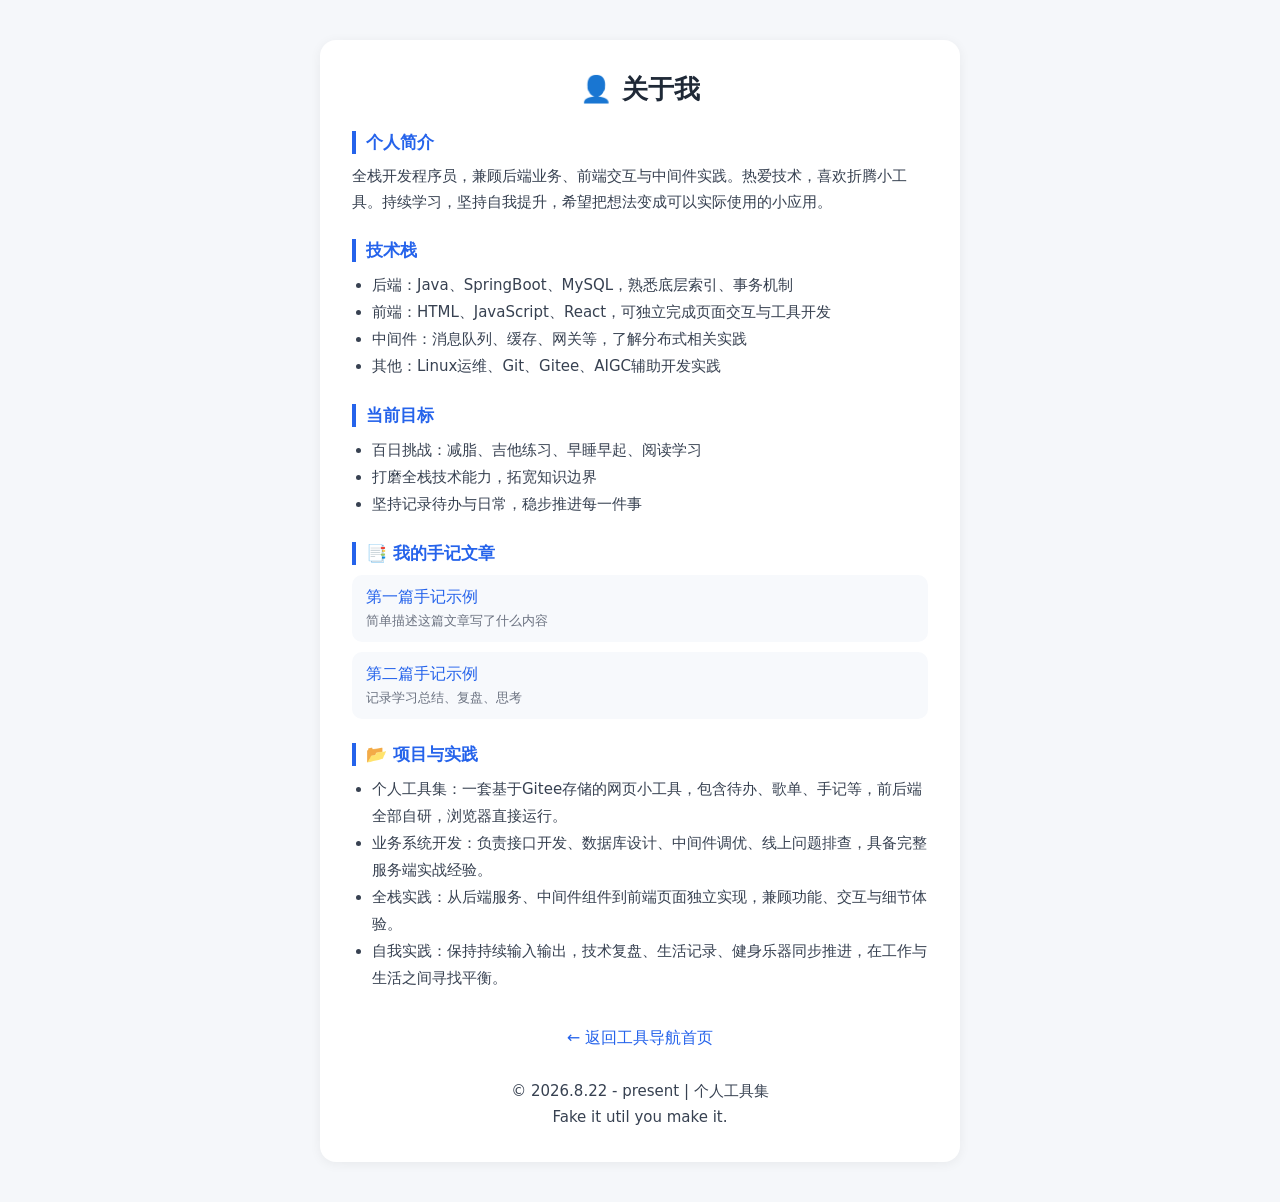
==== about.html @ ebb012bd "更新about" ====
<!DOCTYPE html>
<html lang="zh-CN">
<head>
    <meta charset="UTF-8">
    <meta name="viewport" content="width=device-width, initial-scale=1.0">
    <title>关于我</title>
    <style>
        *{margin:0;padding:0;box-sizing:border-box;font-family:system-ui,-apple-system,sans-serif;}
        body{background:#f5f7fa;padding:40px 20px;min-height:100vh;}
        .wrap{max-width:640px;margin:0 auto;background:#fff;padding:32px;border-radius:16px;box-shadow:0 2px 12px rgba(0,0,0,0.06);}
        h1{text-align:center;color:#1f2937;margin-bottom:24px;font-size:26px;}
        section{margin-bottom:24px;}
        h2{font-size:17px;color:#2563eb;margin-bottom:10px;border-left:4px solid #2563eb;padding-left:10px;}
        p{color:#374151;line-height:1.7;font-size:15px;}
        ul{padding-left:20px;margin-top:8px;}
        li{line-height:1.8;color:#374151;font-size:15px;}
        .back{margin-top:36px;text-align:center;}
        .back a{color:#2563eb;text-decoration:none;}
        .copyright{margin-top:30px;text-align:center;font-size:12px;color:#9ca3af;}
        /* 文章链接样式 */
        .article-item{
            padding:12px 14px;
            background:#f7f9fc;
            border-radius:10px;
            margin-bottom:10px;
        }
        .article-item a{
            color:#2563eb;
            text-decoration:none;
            font-weight:500;
        }
        .article-item a:hover{
            text-decoration:underline;
        }
        .article-desc{
            font-size:13px;
            color:#6b7280;
            margin-top:4px;
        }
        .footer{
            margin-top:60px;
            text-align:center;
            font-size:13px;
            color:#6b7280;
        }
    </style>
</head>
<body>
<div class="wrap">
    <h1>👤 关于我</h1>

    <section>
        <h2>个人简介</h2>
        <p>全栈开发程序员，兼顾后端业务、前端交互与中间件实践。热爱技术，喜欢折腾小工具。持续学习，坚持自我提升，希望把想法变成可以实际使用的小应用。</p>
    </section>

    <section>
        <h2>技术栈</h2>
        <ul>
            <li>后端：Java、SpringBoot、MySQL，熟悉底层索引、事务机制</li>
            <li>前端：HTML、JavaScript、React，可独立完成页面交互与工具开发</li>
            <li>中间件：消息队列、缓存、网关等，了解分布式相关实践</li>
            <li>其他：Linux运维、Git、Gitee、AIGC辅助开发实践</li>
        </ul>
    </section>

    <section>
        <h2>当前目标</h2>
        <ul>
            <li>百日挑战：减脂、吉他练习、早睡早起、阅读学习</li>
            <li>打磨全栈技术能力，拓宽知识边界</li>
            <li>坚持记录待办与日常，稳步推进每一件事</li>
        </ul>
    </section>

    <!-- ==========新增文章手记板块========== -->
    <section>
        <h2>📑 我的手记文章</h2>
        <div class="article-item">
            <a href="shturl.cc/8BQdlutE你的用户名/100-days2026/blob/main/article1.md" target="_blank">第一篇手记示例</a>
            <div class="article-desc">简单描述这篇文章写了什么内容</div>
        </div>
        <div class="article-item">
            <a href="shturl.cc/8BQdlutE你的用户名/100-days2026/blob/main/article2.md" target="_blank">第二篇手记示例</a>
            <div class="article-desc">记录学习总结、复盘、思考</div>
        </div>
        <!--新增文章复制这个块即可
        <div class="article-item">
            <a href="文章完整地址" target="_blank">文章标题</a>
            <div class="article-desc">简短描述</div>
        </div>
        -->
    </section>

    <!-- 项目与个人阅历 -->
    <section>
        <h2>📂 项目与实践</h2>
        <ul>
            <li>个人工具集：一套基于Gitee存储的网页小工具，包含待办、歌单、手记等，前后端全部自研，浏览器直接运行。</li>
            <li>业务系统开发：负责接口开发、数据库设计、中间件调优、线上问题排查，具备完整服务端实战经验。</li>
            <li>全栈实践：从后端服务、中间件组件到前端页面独立实现，兼顾功能、交互与细节体验。</li>
            <li>自我实践：保持持续输入输出，技术复盘、生活记录、健身乐器同步推进，在工作与生活之间寻找平衡。</li>
        </ul>
    </section>

    <div class="back">
        <a href="./index.html">← 返回工具导航首页</a>
    </div>
    <div class="copyright">
        <p>© 2026.8.22 - present | 个人工具集 <br/>
            Fake it util you make it. </p>
    </div>
</div>
</body>
</html>
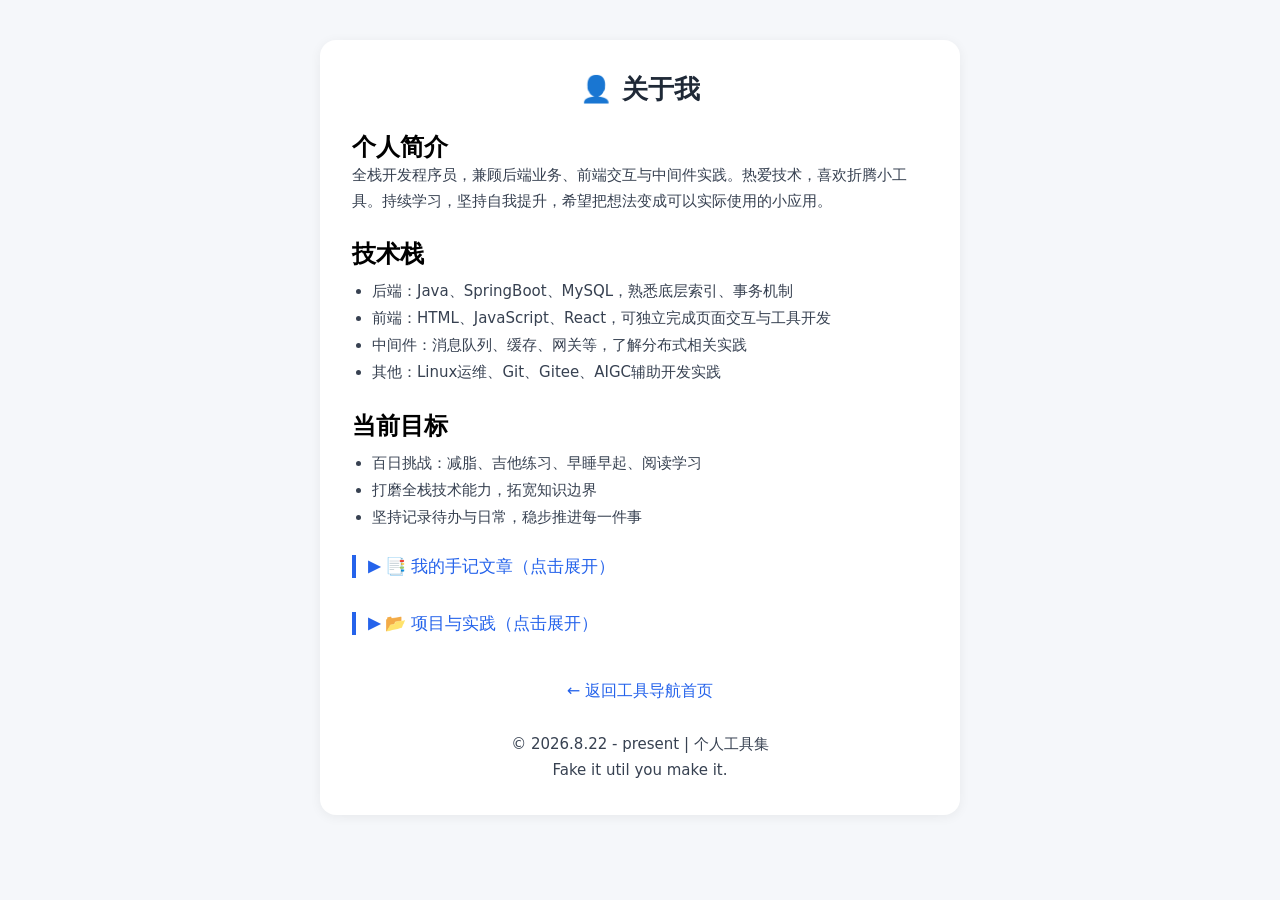
==== commit 7761d4d0: "更新about" ====
--- a/about.html
+++ b/about.html
@@ -10,7 +10,34 @@
         .wrap{max-width:640px;margin:0 auto;background:#fff;padding:32px;border-radius:16px;box-shadow:0 2px 12px rgba(0,0,0,0.06);}
         h1{text-align:center;color:#1f2937;margin-bottom:24px;font-size:26px;}
         section{margin-bottom:24px;}
-        h2{font-size:17px;color:#2563eb;margin-bottom:10px;border-left:4px solid #2563eb;padding-left:10px;}
+
+        /* 折叠标题样式 */
+        .collapse-header{
+            display:flex;
+            align-items:center;
+            gap:6px;
+            cursor:pointer;
+            font-size:17px;
+            color:#2563eb;
+            margin-bottom:10px;
+            border-left:4px solid #2563eb;
+            padding-left:10px;
+            user-select:none;
+        }
+        .collapse-icon{
+            transition: transform 0.2s ease;
+        }
+        .collapse-wrap{
+            overflow:hidden;
+            transition: max-height 0.35s ease;
+        }
+        .collapse-closed .collapse-icon{
+            transform: rotate(-90deg);
+        }
+        .collapse-closed .collapse-wrap{
+            max-height:0 !important;
+        }
+
         p{color:#374151;line-height:1.7;font-size:15px;}
         ul{padding-left:20px;margin-top:8px;}
         li{line-height:1.8;color:#374151;font-size:15px;}
@@ -73,34 +100,44 @@
         </ul>
     </section>
 
-    <!-- ==========新增文章手记板块========== -->
-    <section>
-        <h2>📑 我的手记文章</h2>
-        <div class="article-item">
-            <a href="shturl.cc/8BQdlutE你的用户名/100-days2026/blob/main/article1.md" target="_blank">第一篇手记示例</a>
-            <div class="article-desc">简单描述这篇文章写了什么内容</div>
+    <!-- ==========我的手记文章 - 默认折叠========== -->
+    <section class="collapse-container collapse-closed">
+        <div class="collapse-header">
+            <span class="collapse-icon">▼</span>
+            <span>📑 我的手记文章（点击展开）</span>
         </div>
-        <div class="article-item">
-            <a href="shturl.cc/8BQdlutE你的用户名/100-days2026/blob/main/article2.md" target="_blank">第二篇手记示例</a>
-            <div class="article-desc">记录学习总结、复盘、思考</div>
+        <div class="collapse-wrap">
+            <div class="article-item">
+                <a href="https://gitee.com/lishijie-me/lishijie-me/blob/main/%E6%AD%8C%E5%8D%95.md" target="_blank">我的歌单</a>
+                <div class="article-desc">我喜欢的歌单</div>
+            </div>
+            <div class="article-item">
+                <a href="shturl.cc/8BQdlutE你的用户名/100-days2026/blob/main/article2.md" target="_blank">第二篇手记示例</a>
+                <div class="article-desc">记录学习总结、复盘、思考</div>
+            </div>
+            <!--新增文章复制这个块即可
+            <div class="article-item">
+                <a href="文章完整地址" target="_blank">文章标题</a>
+                <div class="article-desc">简短描述</div>
+            </div>
+            -->
         </div>
-        <!--新增文章复制这个块即可
-        <div class="article-item">
-            <a href="文章完整地址" target="_blank">文章标题</a>
-            <div class="article-desc">简短描述</div>
-        </div>
-        -->
     </section>
 
-    <!-- 项目与个人阅历 -->
-    <section>
-        <h2>📂 项目与实践</h2>
-        <ul>
-            <li>个人工具集：一套基于Gitee存储的网页小工具，包含待办、歌单、手记等，前后端全部自研，浏览器直接运行。</li>
-            <li>业务系统开发：负责接口开发、数据库设计、中间件调优、线上问题排查，具备完整服务端实战经验。</li>
-            <li>全栈实践：从后端服务、中间件组件到前端页面独立实现，兼顾功能、交互与细节体验。</li>
-            <li>自我实践：保持持续输入输出，技术复盘、生活记录、健身乐器同步推进，在工作与生活之间寻找平衡。</li>
-        </ul>
+    <!-- 项目与实践 - 默认折叠 -->
+    <section class="collapse-container collapse-closed">
+        <div class="collapse-header">
+            <span class="collapse-icon">▼</span>
+            <span>📂 项目与实践（点击展开）</span>
+        </div>
+        <div class="collapse-wrap">
+            <ul>
+                <li>个人工具集：一套基于Gitee存储的网页小工具，包含待办、歌单、手记等，前后端全部自研，浏览器直接运行。</li>
+                <li>业务系统开发：负责接口开发、数据库设计、中间件调优、线上问题排查，具备完整服务端实战经验。</li>
+                <li>全栈实践：从后端服务、中间件组件到前端页面独立实现，兼顾功能、交互与细节体验。</li>
+                <li>自我实践：保持持续输入输出，技术复盘、生活记录、健身乐器同步推进，在工作与生活之间寻找平衡。</li>
+            </ul>
+        </div>
     </section>
 
     <div class="back">
@@ -111,5 +148,17 @@
             Fake it util you make it. </p>
     </div>
 </div>
+
+<script>
+    //折叠点击逻辑
+    document.querySelectorAll('.collapse-container').forEach(cnt=>{
+        const header = cnt.querySelector('.collapse-header');
+        header.onclick = ()=>{
+            cnt.classList.toggle('collapse-closed');
+            const icon = cnt.querySelector('.collapse-icon');
+            icon.textContent = cnt.classList.contains('collapse-closed') ? '▶' : '▼';
+        }
+    })
+</script>
 </body>
 </html>
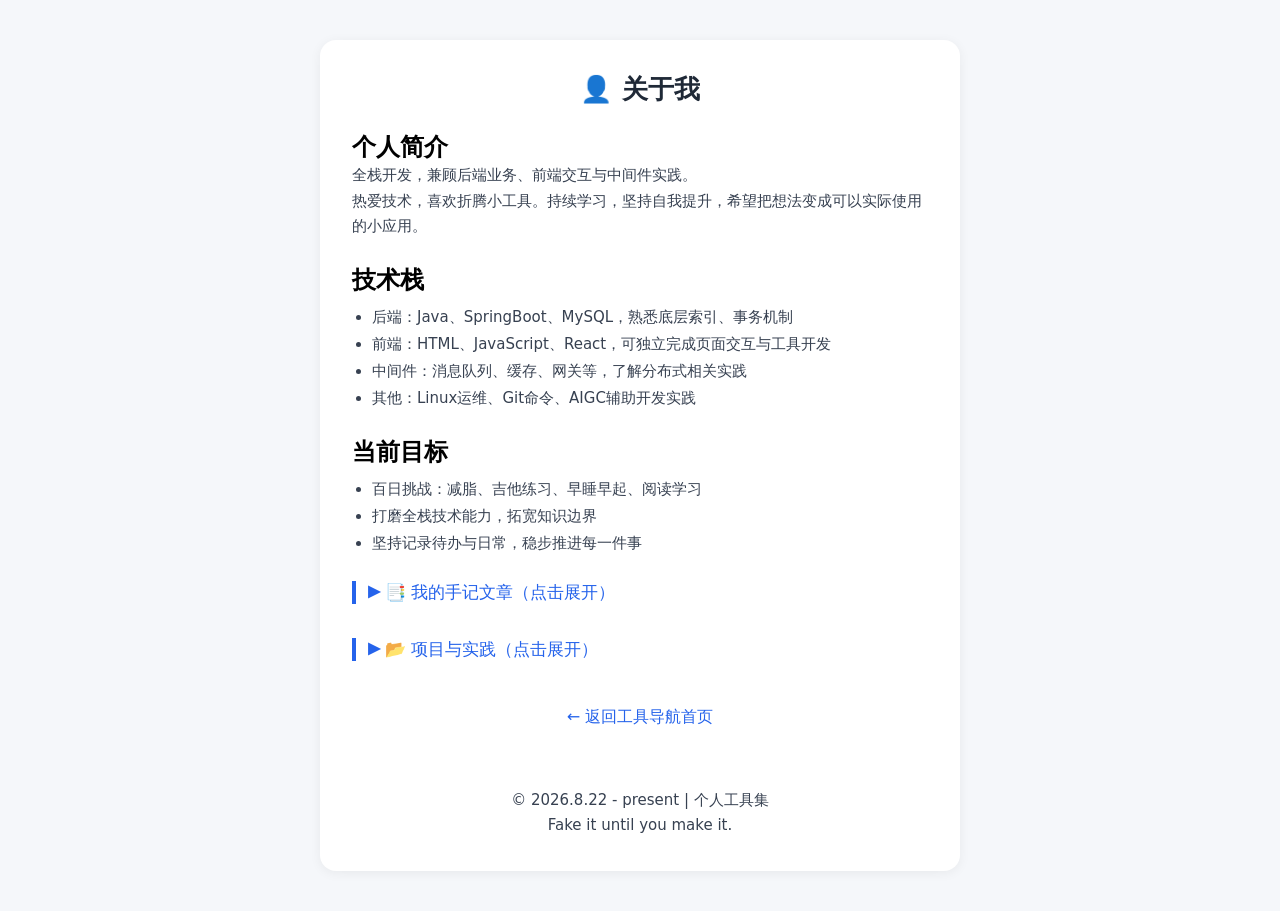
==== commit 68a39b30: "更新about" ====
--- a/about.html
+++ b/about.html
@@ -78,7 +78,8 @@
 
     <section>
         <h2>个人简介</h2>
-        <p>全栈开发程序员，兼顾后端业务、前端交互与中间件实践。热爱技术，喜欢折腾小工具。持续学习，坚持自我提升，希望把想法变成可以实际使用的小应用。</p>
+        <p>全栈开发，兼顾后端业务、前端交互与中间件实践。<br/>
+            热爱技术，喜欢折腾小工具。持续学习，坚持自我提升，希望把想法变成可以实际使用的小应用。</p>
     </section>
 
     <section>
@@ -87,7 +88,7 @@
             <li>后端：Java、SpringBoot、MySQL，熟悉底层索引、事务机制</li>
             <li>前端：HTML、JavaScript、React，可独立完成页面交互与工具开发</li>
             <li>中间件：消息队列、缓存、网关等，了解分布式相关实践</li>
-            <li>其他：Linux运维、Git、Gitee、AIGC辅助开发实践</li>
+            <li>其他：Linux运维、Git命令、AIGC辅助开发实践</li>
         </ul>
     </section>
 
@@ -143,9 +144,9 @@
     <div class="back">
         <a href="./index.html">← 返回工具导航首页</a>
     </div>
-    <div class="copyright">
+    <div class="footer">
         <p>© 2026.8.22 - present | 个人工具集 <br/>
-            Fake it util you make it. </p>
+            Fake it until you make it. </p>
     </div>
 </div>
 
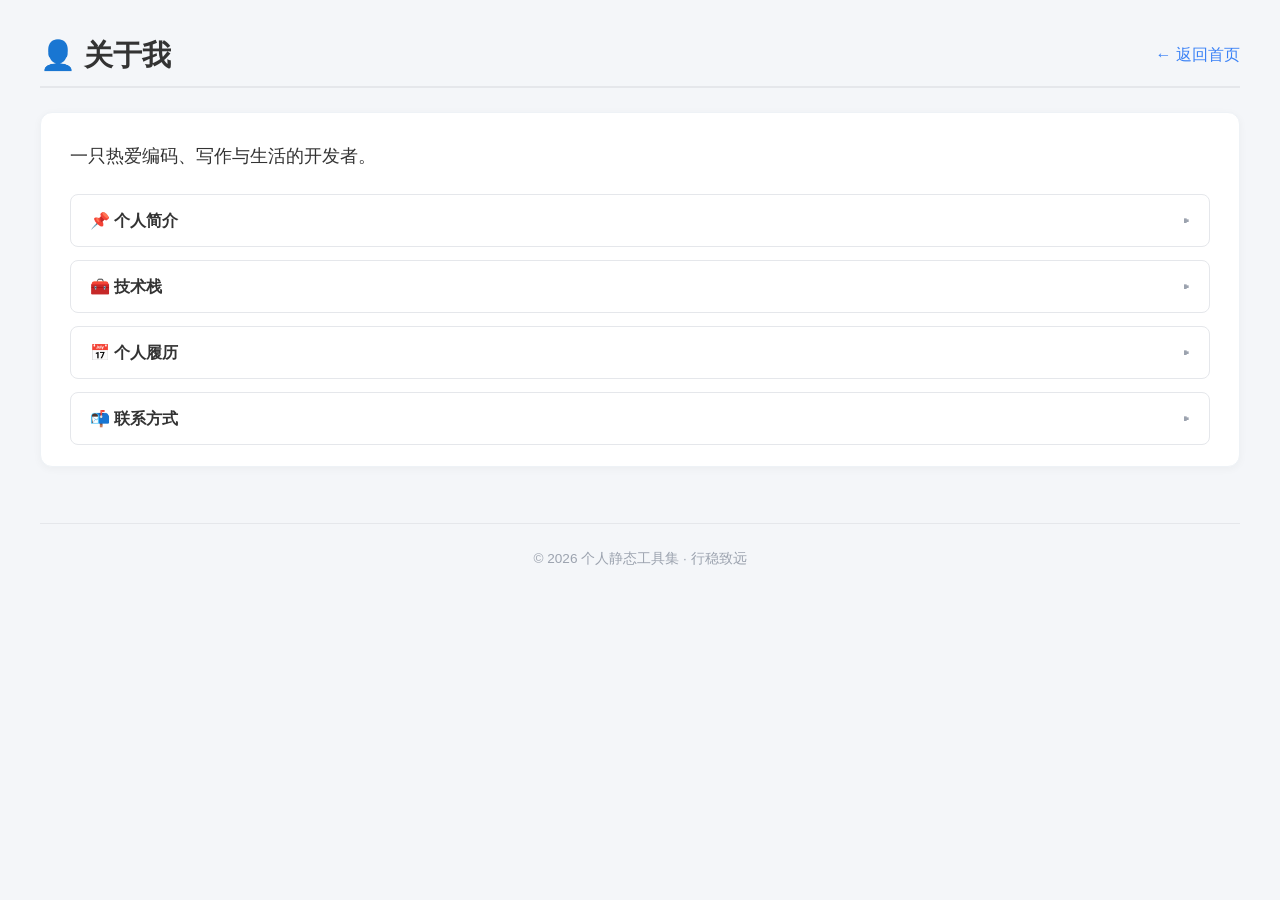
==== commit e6f1e9b2: "页面优化" ====
--- a/about.html
+++ b/about.html
@@ -4,162 +4,59 @@
     <meta charset="UTF-8">
     <meta name="viewport" content="width=device-width, initial-scale=1.0">
     <title>关于我</title>
-    <style>
-        *{margin:0;padding:0;box-sizing:border-box;font-family:system-ui,-apple-system,sans-serif;}
-        body{background:#f5f7fa;padding:40px 20px;min-height:100vh;}
-        .wrap{max-width:640px;margin:0 auto;background:#fff;padding:32px;border-radius:16px;box-shadow:0 2px 12px rgba(0,0,0,0.06);}
-        h1{text-align:center;color:#1f2937;margin-bottom:24px;font-size:26px;}
-        section{margin-bottom:24px;}
-
-        /* 折叠标题样式 */
-        .collapse-header{
-            display:flex;
-            align-items:center;
-            gap:6px;
-            cursor:pointer;
-            font-size:17px;
-            color:#2563eb;
-            margin-bottom:10px;
-            border-left:4px solid #2563eb;
-            padding-left:10px;
-            user-select:none;
-        }
-        .collapse-icon{
-            transition: transform 0.2s ease;
-        }
-        .collapse-wrap{
-            overflow:hidden;
-            transition: max-height 0.35s ease;
-        }
-        .collapse-closed .collapse-icon{
-            transform: rotate(-90deg);
-        }
-        .collapse-closed .collapse-wrap{
-            max-height:0 !important;
-        }
-
-        p{color:#374151;line-height:1.7;font-size:15px;}
-        ul{padding-left:20px;margin-top:8px;}
-        li{line-height:1.8;color:#374151;font-size:15px;}
-        .back{margin-top:36px;text-align:center;}
-        .back a{color:#2563eb;text-decoration:none;}
-        .copyright{margin-top:30px;text-align:center;font-size:12px;color:#9ca3af;}
-        /* 文章链接样式 */
-        .article-item{
-            padding:12px 14px;
-            background:#f7f9fc;
-            border-radius:10px;
-            margin-bottom:10px;
-        }
-        .article-item a{
-            color:#2563eb;
-            text-decoration:none;
-            font-weight:500;
-        }
-        .article-item a:hover{
-            text-decoration:underline;
-        }
-        .article-desc{
-            font-size:13px;
-            color:#6b7280;
-            margin-top:4px;
-        }
-        .footer{
-            margin-top:60px;
-            text-align:center;
-            font-size:13px;
-            color:#6b7280;
-        }
-    </style>
+    <link rel="stylesheet" href="css/style.css">
 </head>
 <body>
-<div class="wrap">
-    <h1>👤 关于我</h1>
+<div class="container">
+    <div class="page-header">
+        <h1>👤 关于我</h1>
+        <a href="index.html" class="back-link">← 返回首页</a>
+    </div>
 
-    <section>
-        <h2>个人简介</h2>
-        <p>全栈开发，兼顾后端业务、前端交互与中间件实践。<br/>
-            热爱技术，喜欢折腾小工具。持续学习，坚持自我提升，希望把想法变成可以实际使用的小应用。</p>
-    </section>
+    <div class="panel" style="padding-bottom:0.5rem;">
+        <p style="font-size:1.1rem; margin-bottom:1.5rem;">一只热爱编码、写作与生活的开发者。</p>
 
-    <section>
-        <h2>技术栈</h2>
-        <ul>
-            <li>后端：Java、SpringBoot、MySQL，熟悉底层索引、事务机制</li>
-            <li>前端：HTML、JavaScript、React，可独立完成页面交互与工具开发</li>
-            <li>中间件：消息队列、缓存、网关等，了解分布式相关实践</li>
-            <li>其他：Linux运维、Git命令、AIGC辅助开发实践</li>
-        </ul>
-    </section>
+        <details>
+            <summary>📌 个人简介</summary>
+            <div class="content">
+                <p>全栈开发者，多年互联网从业经验。热衷于开源、效率工具与知识管理。</p>
+            </div>
+        </details>
 
-    <section>
-        <h2>当前目标</h2>
-        <ul>
-            <li>百日挑战：减脂、吉他练习、早睡早起、阅读学习</li>
-            <li>打磨全栈技术能力，拓宽知识边界</li>
-            <li>坚持记录待办与日常，稳步推进每一件事</li>
-        </ul>
-    </section>
+        <details>
+            <summary>🧰 技术栈</summary>
+            <div class="content">
+                <ul>
+                    <li>前端：JavaScript / TypeScript / React / Vue</li>
+                    <li>后端：Node.js / Python / Go</li>
+                    <li>数据库：MySQL / PostgreSQL / MongoDB</li>
+                    <li>运维：Docker / Linux / Nginx</li>
+                </ul>
+            </div>
+        </details>
 
-    <!-- ==========我的手记文章 - 默认折叠========== -->
-    <section class="collapse-container collapse-closed">
-        <div class="collapse-header">
-            <span class="collapse-icon">▼</span>
-            <span>📑 我的手记文章（点击展开）</span>
-        </div>
-        <div class="collapse-wrap">
-            <div class="article-item">
-                <a href="https://gitee.com/lishijie-me/lishijie-me/blob/main/%E6%AD%8C%E5%8D%95.md" target="_blank">我的歌单</a>
-                <div class="article-desc">我喜欢的歌单</div>
+        <details>
+            <summary>📅 个人履历</summary>
+            <div class="content">
+                <ul>
+                    <li><strong>2020 - 至今</strong> · 某科技公司 技术负责人</li>
+                    <li><strong>2017 - 2020</strong> · 某互联网企业 高级开发工程师</li>
+                    <li><strong>2015 - 2017</strong> · 初创团队 全栈开发</li>
+                </ul>
             </div>
-            <div class="article-item">
-                <a href="shturl.cc/8BQdlutE你的用户名/100-days2026/blob/main/article2.md" target="_blank">第二篇手记示例</a>
-                <div class="article-desc">记录学习总结、复盘、思考</div>
+        </details>
+
+        <details>
+            <summary>📬 联系方式</summary>
+            <div class="content">
+                <p>GitHub: <a href="https://github.com/lishijie-me" target="_blank">lishijie-me</a></p>
+                <p>📧 邮箱: lishijie@example.com</p>
             </div>
-            <!--新增文章复制这个块即可
-            <div class="article-item">
-                <a href="文章完整地址" target="_blank">文章标题</a>
-                <div class="article-desc">简短描述</div>
-            </div>
-            -->
-        </div>
-    </section>
+        </details>
+    </div>
 
-    <!-- 项目与实践 - 默认折叠 -->
-    <section class="collapse-container collapse-closed">
-        <div class="collapse-header">
-            <span class="collapse-icon">▼</span>
-            <span>📂 项目与实践（点击展开）</span>
-        </div>
-        <div class="collapse-wrap">
-            <ul>
-                <li>个人工具集：一套基于Gitee存储的网页小工具，包含待办、歌单、手记等，前后端全部自研，浏览器直接运行。</li>
-                <li>业务系统开发：负责接口开发、数据库设计、中间件调优、线上问题排查，具备完整服务端实战经验。</li>
-                <li>全栈实践：从后端服务、中间件组件到前端页面独立实现，兼顾功能、交互与细节体验。</li>
-                <li>自我实践：保持持续输入输出，技术复盘、生活记录、健身乐器同步推进，在工作与生活之间寻找平衡。</li>
-            </ul>
-        </div>
-    </section>
-
-    <div class="back">
-        <a href="./index.html">← 返回工具导航首页</a>
-    </div>
-    <div class="footer">
-        <p>© 2026.8.22 - present | 个人工具集 <br/>
-            Fake it until you make it. </p>
-    </div>
+    <div class="footer"><p>© 2026 个人静态工具集 · 行稳致远</p></div>
 </div>
-
-<script>
-    //折叠点击逻辑
-    document.querySelectorAll('.collapse-container').forEach(cnt=>{
-        const header = cnt.querySelector('.collapse-header');
-        header.onclick = ()=>{
-            cnt.classList.toggle('collapse-closed');
-            const icon = cnt.querySelector('.collapse-icon');
-            icon.textContent = cnt.classList.contains('collapse-closed') ? '▶' : '▼';
-        }
-    })
-</script>
+<script src="js/about.js"></script>
 </body>
-</html>
+</html>
--- a/css/style.css
+++ b/css/style.css
@@ -0,0 +1,249 @@
+/* css/style.css */
+* {
+    margin: 0;
+    padding: 0;
+    box-sizing: border-box;
+}
+
+body {
+    font-family: -apple-system, BlinkMacSystemFont, "Segoe UI", Roboto, "Helvetica Neue", Arial, sans-serif;
+    background: #f4f6f9;
+    color: #333;
+    line-height: 1.6;
+    padding: 2rem 1rem;
+}
+
+.container {
+    max-width: 1200px;
+    margin: 0 auto;
+}
+
+/* ----- 统一导航卡片 (tool-card) ----- */
+.tool-grid {
+    display: grid;
+    grid-template-columns: repeat(auto-fill, minmax(200px, 1fr));
+    gap: 1.5rem;
+    margin: 2rem 0;
+}
+
+.tool-card {
+    display: block;
+    background: #ffffff;
+    padding: 1.8rem 1rem;
+    border-radius: 12px;
+    box-shadow: 0 2px 8px rgba(0, 0, 0, 0.06);
+    text-decoration: none;
+    color: #1f2937;
+    text-align: center;
+    transition: transform 0.2s ease, box-shadow 0.2s ease;
+    border: 1px solid rgba(0,0,0,0.03);
+}
+
+.tool-card:hover {
+    transform: translateY(-5px);
+    box-shadow: 0 12px 28px rgba(0, 0, 0, 0.08);
+}
+
+.tool-card .icon {
+    font-size: 2.4rem;
+    display: block;
+    margin-bottom: 0.4rem;
+}
+
+.tool-card .title {
+    font-size: 1.1rem;
+    font-weight: 600;
+    margin: 0.4rem 0 0.2rem;
+}
+
+.tool-card .desc {
+    font-size: 0.85rem;
+    color: #6b7280;
+}
+
+/* ----- 页面通用标题 & 卡片容器 ----- */
+.page-header {
+    display: flex;
+    justify-content: space-between;
+    align-items: center;
+    flex-wrap: wrap;
+    margin-bottom: 1.5rem;
+    padding-bottom: 0.5rem;
+    border-bottom: 2px solid #e5e7eb;
+}
+
+.page-header h1 {
+    font-size: 1.8rem;
+    font-weight: 700;
+}
+
+.back-link {
+    color: #3b82f6;
+    text-decoration: none;
+    font-weight: 500;
+}
+.back-link:hover { text-decoration: underline; }
+
+.panel {
+    background: #fff;
+    border-radius: 12px;
+    padding: 1.8rem;
+    margin-bottom: 2rem;
+    box-shadow: 0 2px 8px rgba(0,0,0,0.04);
+    border: 1px solid #eef2f6;
+}
+
+/* ----- 表单控件 ----- */
+.form-group {
+    margin-bottom: 1.2rem;
+}
+.form-group label {
+    display: block;
+    font-weight: 600;
+    font-size: 0.9rem;
+    margin-bottom: 0.3rem;
+    color: #374151;
+}
+.form-group input,
+.form-group textarea {
+    width: 100%;
+    padding: 0.7rem 1rem;
+    border: 1px solid #d1d5db;
+    border-radius: 8px;
+    font-size: 0.95rem;
+    transition: 0.2s;
+    font-family: inherit;
+}
+.form-group input:focus,
+.form-group textarea:focus {
+    outline: none;
+    border-color: #3b82f6;
+    box-shadow: 0 0 0 3px rgba(59, 130, 246, 0.2);
+}
+.form-group textarea {
+    min-height: 180px;
+    resize: vertical;
+}
+
+.btn {
+    display: inline-block;
+    background: #3b82f6;
+    color: #fff;
+    padding: 0.6rem 1.8rem;
+    border: none;
+    border-radius: 8px;
+    font-weight: 600;
+    cursor: pointer;
+    font-size: 0.95rem;
+    transition: 0.2s;
+}
+.btn:hover { background: #2563eb; }
+.btn:disabled { opacity: 0.6; cursor: not-allowed; }
+.btn-danger { background: #ef4444; }
+.btn-danger:hover { background: #dc2626; }
+.btn-outline { background: transparent; color: #3b82f6; border: 1px solid #3b82f6; }
+.btn-outline:hover { background: #eff6ff; }
+
+/* ----- 歌单/待办列表项 (修复换行错位) ----- */
+.todo-item, .song-item {
+    display: flex;
+    align-items: flex-start;
+    gap: 0.8rem;
+    padding: 0.6rem 0.8rem;
+    background: #f9fafb;
+    border-radius: 8px;
+    margin-bottom: 0.4rem;
+    border: 1px solid #f3f4f6;
+}
+.todo-item input[type="checkbox"],
+.song-item input[type="checkbox"] {
+    margin-top: 0.2rem;
+    width: 18px;
+    height: 18px;
+    flex-shrink: 0;
+    cursor: pointer;
+}
+.todo-item .text,
+.song-item .text {
+    flex: 1;
+    word-break: break-word;
+    line-height: 1.5;
+}
+.todo-item .del-btn,
+.song-item .del-btn {
+    background: none;
+    border: none;
+    color: #9ca3af;
+    cursor: pointer;
+    font-size: 1.2rem;
+    padding: 0 0.2rem;
+    flex-shrink: 0;
+}
+.todo-item .del-btn:hover { color: #ef4444; }
+.todo-item.done .text { text-decoration: line-through; color: #9ca3af; }
+
+/* ----- 独立配置切换区域 (双模式) ----- */
+.config-toggle-area {
+    background: #f8fafc;
+    padding: 1rem 1.2rem;
+    border-radius: 8px;
+    margin-bottom: 1.5rem;
+    border-left: 4px solid #3b82f6;
+}
+.config-toggle-area label {
+    display: flex;
+    align-items: center;
+    gap: 0.5rem;
+    font-weight: 600;
+    cursor: pointer;
+}
+.independent-config {
+    margin-top: 1rem;
+    padding-top: 1rem;
+    border-top: 1px dashed #d1d5db;
+    display: none; /* 默认隐藏 */
+}
+.independent-config.active {
+    display: block;
+}
+
+/* ----- 关于页折叠 (details/summary) ----- */
+details {
+    background: #fff;
+    border-radius: 8px;
+    margin-bottom: 0.8rem;
+    border: 1px solid #e5e7eb;
+}
+details summary {
+    padding: 0.8rem 1.2rem;
+    font-weight: 600;
+    cursor: pointer;
+    list-style: none;
+    display: flex;
+    justify-content: space-between;
+}
+details summary::-webkit-details-marker { display: none; }
+details summary::after { content: "▸"; color: #9ca3af; }
+details[open] summary::after { content: "▾"; }
+details .content {
+    padding: 0.2rem 1.2rem 1.2rem;
+    border-top: 1px solid #f3f4f6;
+}
+details .content ul { padding-left: 1.5rem; }
+
+/* ----- Footer ----- */
+.footer {
+    text-align: center;
+    margin-top: 3.5rem;
+    padding-top: 1.5rem;
+    border-top: 1px solid #e5e7eb;
+    color: #9ca3af;
+    font-size: 0.85rem;
+}
+
+/* 响应式 */
+@media (max-width: 640px) {
+    body { padding: 1rem; }
+    .tool-grid { grid-template-columns: repeat(2, 1fr); gap: 1rem; }
+    .panel { padding: 1.2rem; }
+}
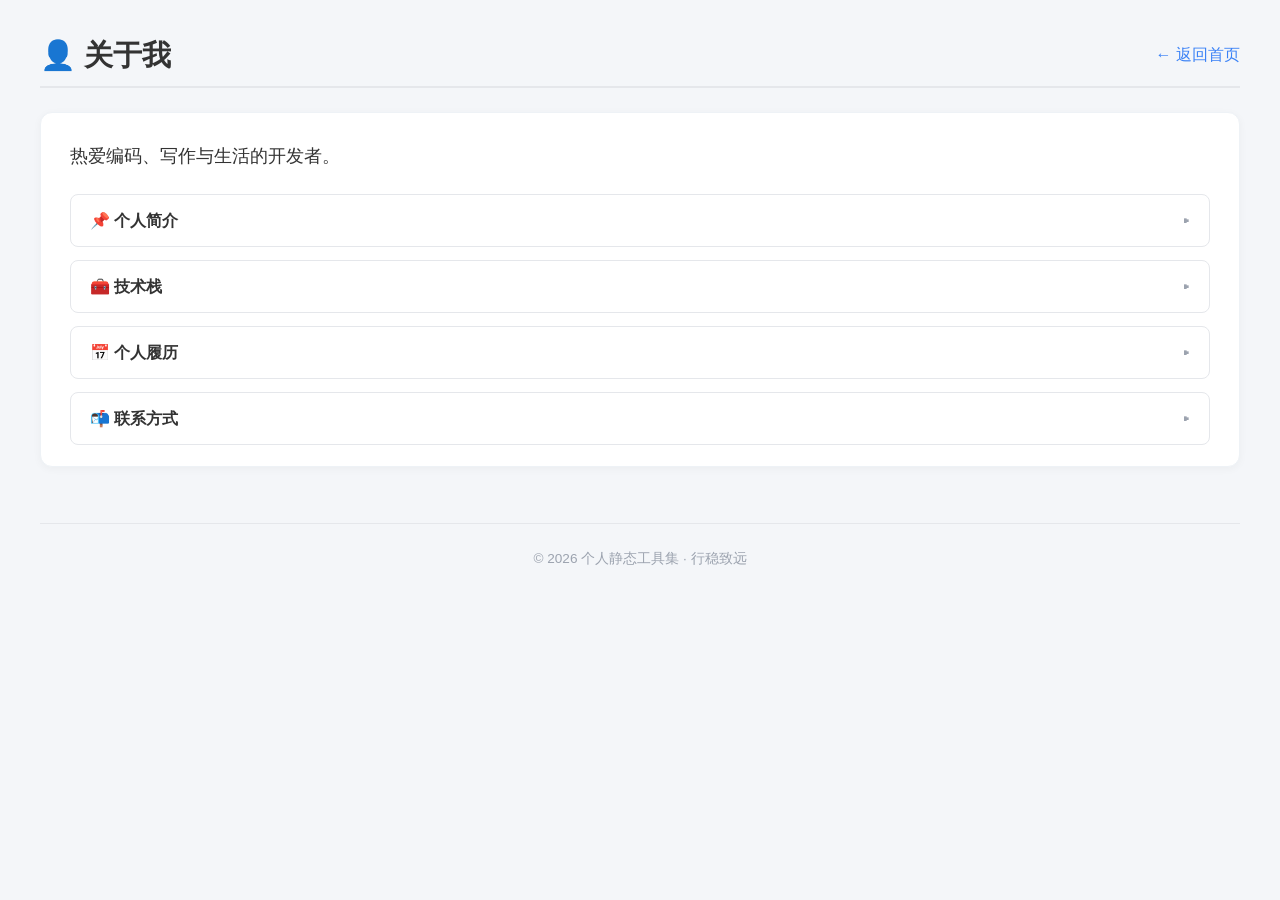
==== commit 34cfe17c: "页面优化" ====
--- a/about.html
+++ b/about.html
@@ -14,7 +14,7 @@
     </div>
 
     <div class="panel" style="padding-bottom:0.5rem;">
-        <p style="font-size:1.1rem; margin-bottom:1.5rem;">一只热爱编码、写作与生活的开发者。</p>
+        <p style="font-size:1.1rem; margin-bottom:1.5rem;">热爱编码、写作与生活的开发者。</p>
 
         <details>
             <summary>📌 个人简介</summary>
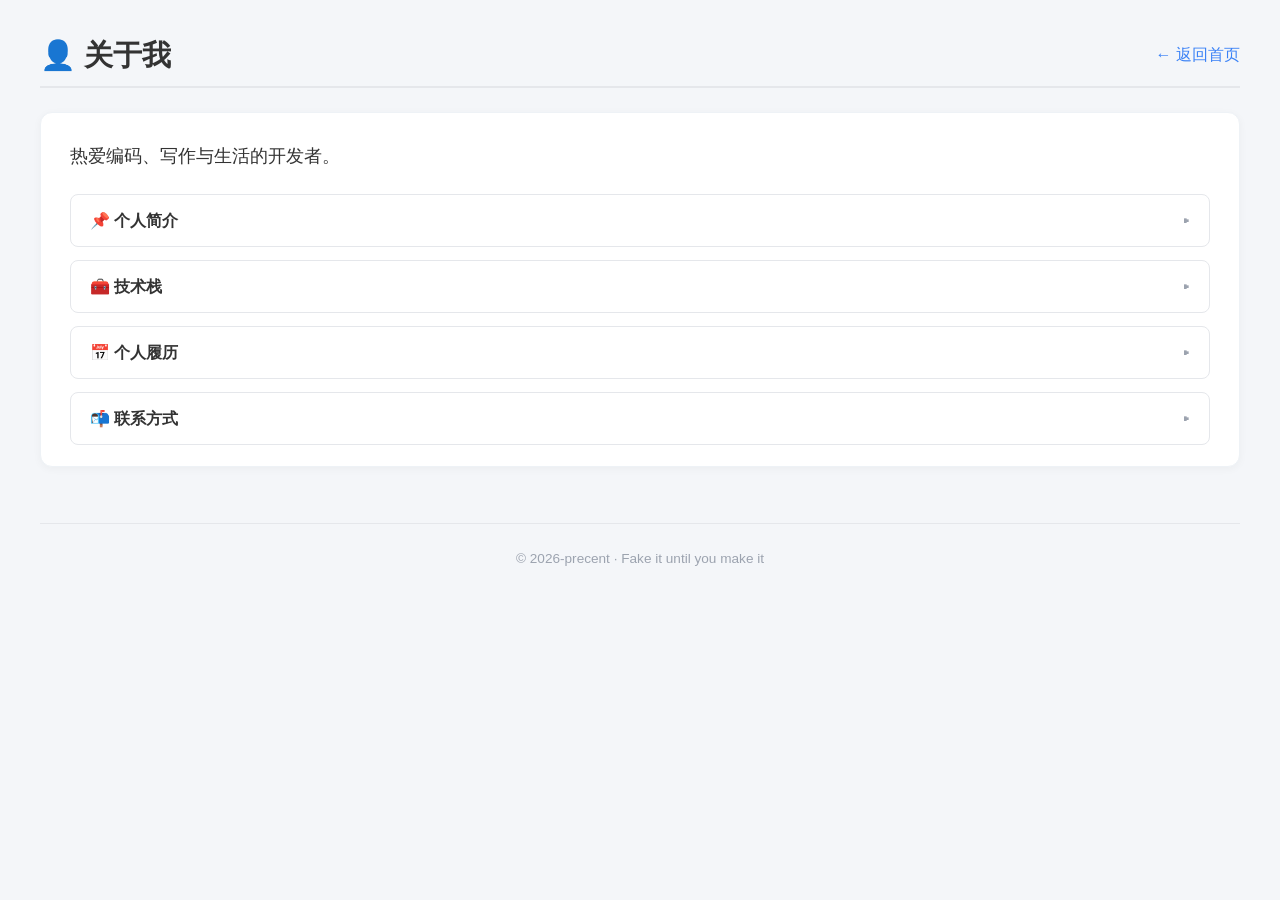
==== commit dbfb7cf8: "页面优化" ====
--- a/about.html
+++ b/about.html
@@ -50,12 +50,12 @@
             <summary>📬 联系方式</summary>
             <div class="content">
                 <p>GitHub: <a href="https://github.com/lishijie-me" target="_blank">lishijie-me</a></p>
-                <p>📧 邮箱: lishijie@example.com</p>
+                <p>📧 邮箱: lishijie.me@gmail.com</p>
             </div>
         </details>
     </div>
 
-    <div class="footer"><p>© 2026 个人静态工具集 · 行稳致远</p></div>
+    <div class="footer"><p>© 2026-precent · Fake it until you make it</p></div>
 </div>
 <script src="js/about.js"></script>
 </body>
